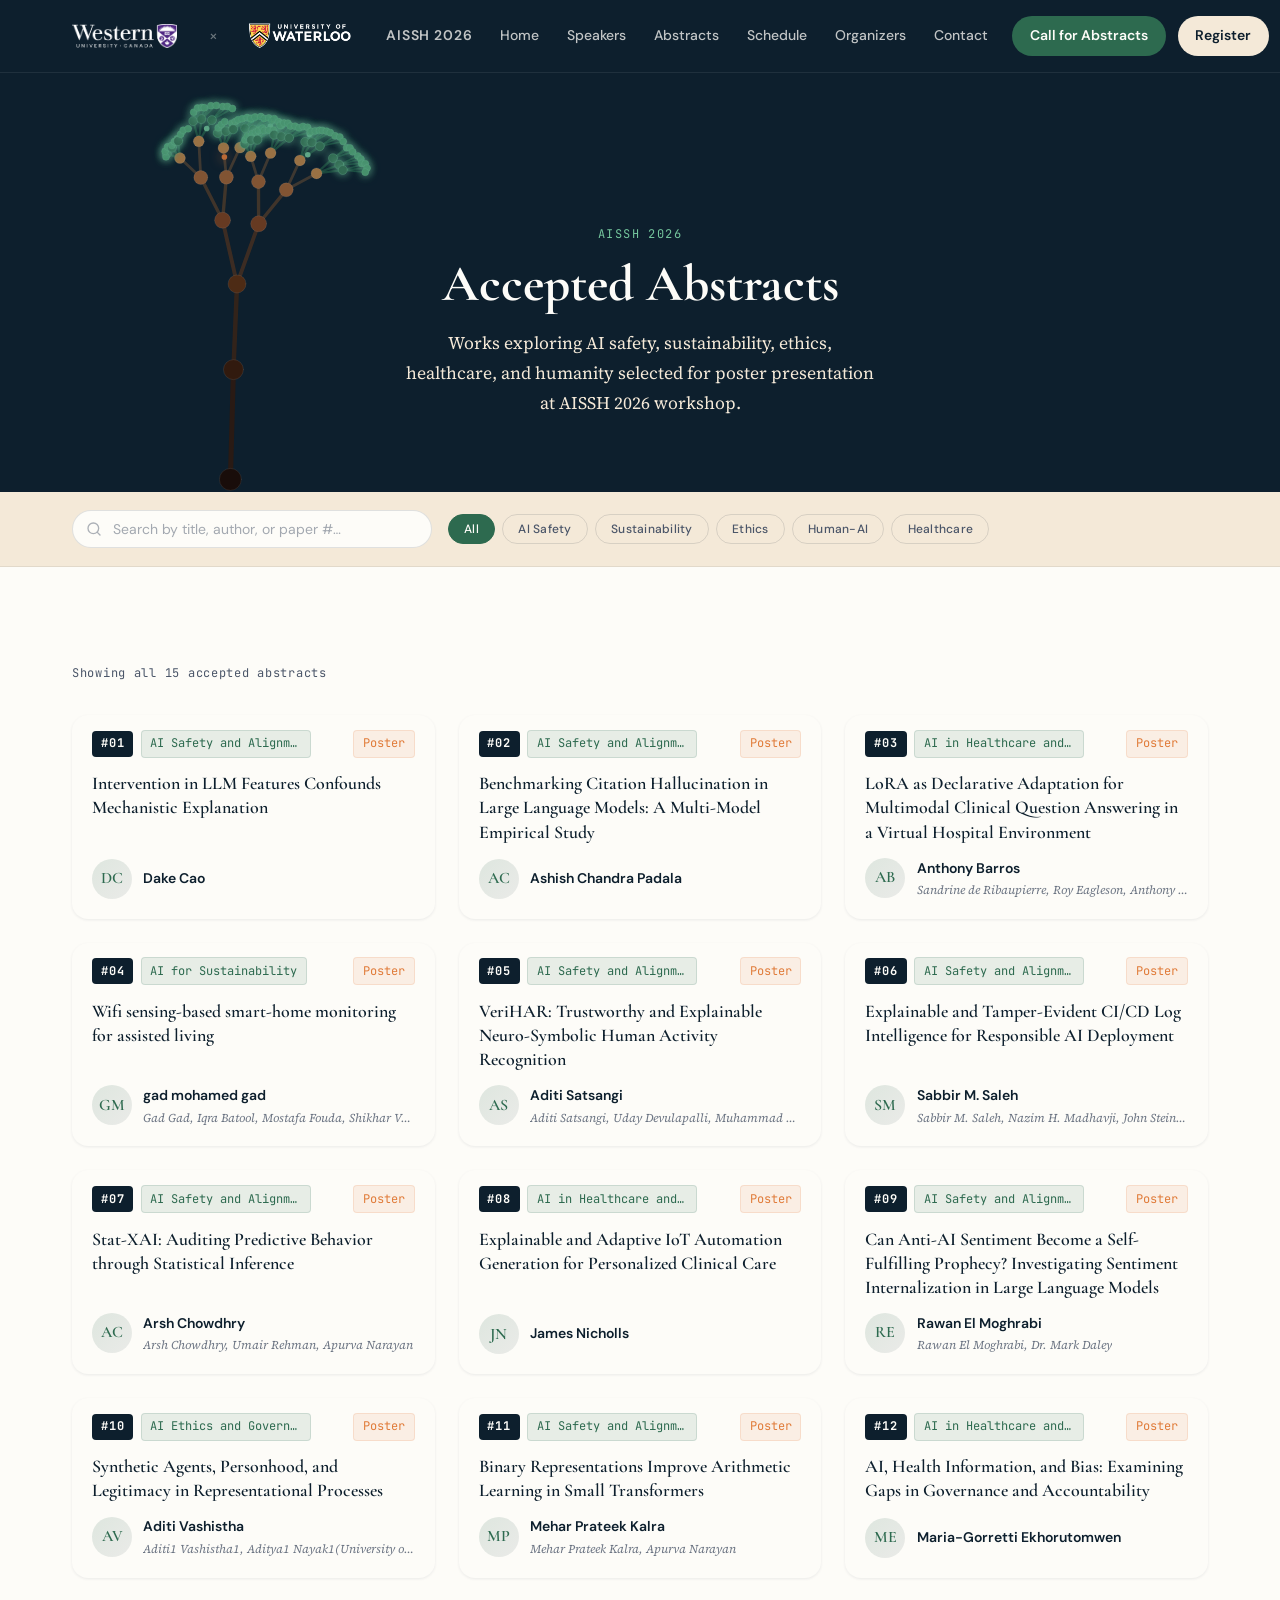
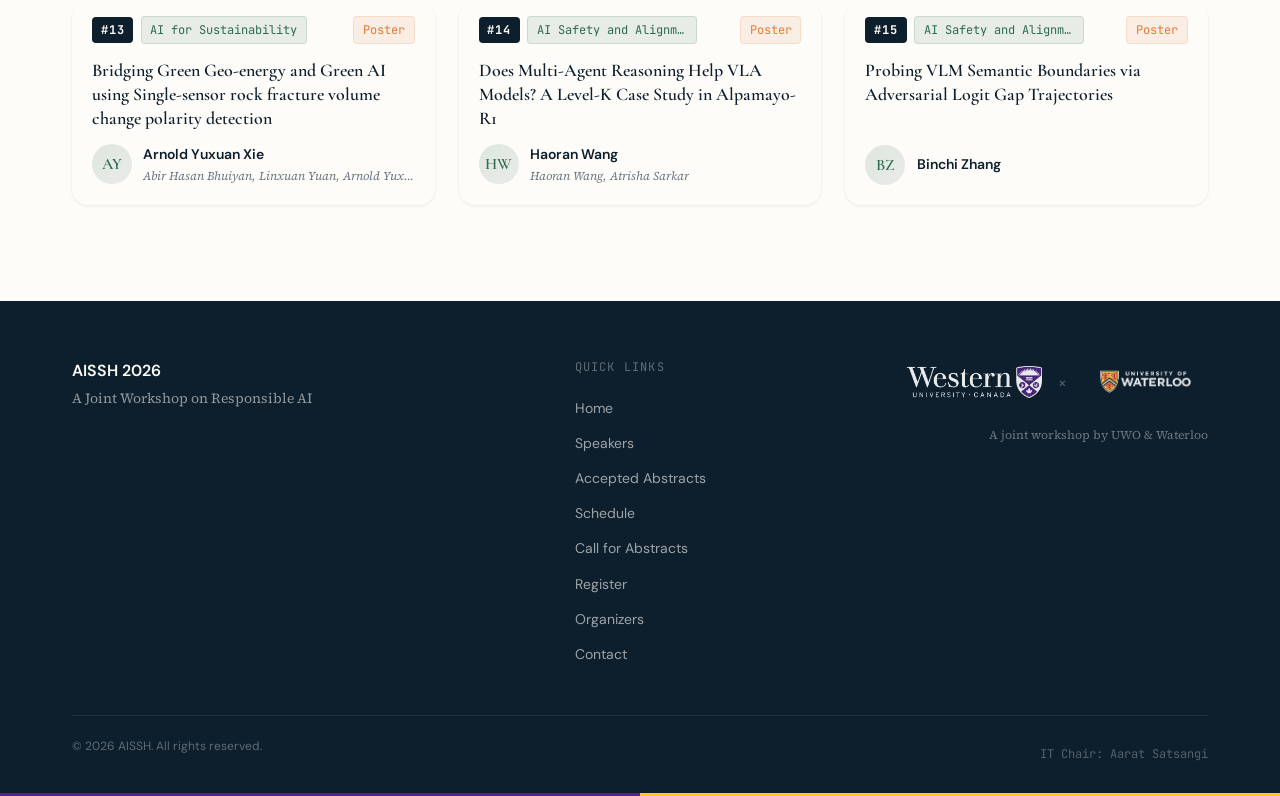
==== accepted-papers.html @ a5c86210 "new page: accepted abstracts" ====
<!DOCTYPE html>
<html lang="en">

<head>
  <meta charset="UTF-8">
  <meta name="viewport" content="width=device-width, initial-scale=1.0">
  <meta name="description"
    content="Accepted abstracts at AISSH 2026 — 15 selected student works exploring AI safety, sustainability, ethics, and humanity.">
  <title>Accepted Abstracts | AISSH 2026</title>
  <link rel="icon" type="image/png" href="assets/images/favicon.png?v=2">
  <link rel="shortcut icon" href="assets/images/favicon.png?v=2">

  <!-- Fonts -->
  <link rel="preconnect" href="https://fonts.googleapis.com">
  <link rel="preconnect" href="https://fonts.gstatic.com" crossorigin>
  <link
    href="https://fonts.googleapis.com/css2?family=Cormorant+Garamond:wght@600;700&family=DM+Sans:ital,opsz,wght@0,9..40,400;0,9..40,500;0,9..40,600;1,9..40,400&family=Source+Serif+4:ital,opsz,wght@0,8..60,400;0,8..60,600;1,8..60,400&family=JetBrains+Mono:wght@400&display=swap"
    rel="stylesheet">

  <!-- CSS -->
  <link rel="stylesheet" href="css/variables.css">
  <link rel="stylesheet" href="css/base.css">
  <link rel="stylesheet" href="css/layout.css">
  <link rel="stylesheet" href="css/hero.css">
  <link rel="stylesheet" href="css/animations.css">
  <link rel="stylesheet" href="css/header.css">
  <link rel="stylesheet" href="css/footer.css">
  <link rel="stylesheet" href="css/accepted-papers.css">
</head>

<body class="page-accepted-papers">

  <!-- ══ HEADER ════════════════════════════════════════════════ -->
  <header class="site-header" role="banner">
    <div class="site-header__inner">
      <a href="index.html" class="site-header__logos" aria-label="AISSH 2026 — Home">
        <img src="assets/logos/uwo-logo-rev.png" alt="University of Western Ontario" class="site-header__logo-img">
        <span class="site-header__logo-sep" aria-hidden="true">×</span>
        <img src="assets/logos/waterloo-logo-rev.png" alt="University of Waterloo" class="site-header__logo-img">
      </a>
      <span class="site-header__wordmark" aria-hidden="true">AISSH 2026</span>
      <nav class="site-nav" aria-label="Main navigation">
        <a href="index.html" class="site-nav__link" data-nav-link>Home</a>
        <a href="speakers.html" class="site-nav__link" data-nav-link>Speakers</a>
        <a href="accepted-papers.html" class="site-nav__link" data-nav-link>Abstracts</a>
        <a href="schedule.html" class="site-nav__link" data-nav-link>Schedule</a>
        <a href="organizers.html" class="site-nav__link" data-nav-link>Organizers</a>
        <a href="contact.html" class="site-nav__link" data-nav-link>Contact</a>
        <a href="call-for-abstracts.html" class="site-nav__link site-nav__cta" data-nav-link>Call for Abstracts</a>
        <a href="register.html" class="site-nav__link site-nav__cta site-nav__cta--secondary" data-nav-link>Register</a>
      </nav>
      <button class="site-header__hamburger" aria-label="Open navigation menu" aria-expanded="false"
        aria-controls="mobile-nav">
        <span></span><span></span><span></span>
      </button>
    </div>
  </header>

  <!-- ══ MOBILE NAV ════════════════════════════════════════════ -->
  <nav id="mobile-nav" class="site-nav__mobile" aria-label="Mobile navigation">
    <a href="index.html" class="site-nav__mobile-link" data-nav-link>Home</a>
    <a href="speakers.html" class="site-nav__mobile-link" data-nav-link>Speakers</a>
    <a href="accepted-papers.html" class="site-nav__mobile-link" data-nav-link>Accepted Abstracts</a>
    <a href="schedule.html" class="site-nav__mobile-link" data-nav-link>Schedule</a>
    <a href="organizers.html" class="site-nav__mobile-link" data-nav-link>Organizers</a>
    <a href="contact.html" class="site-nav__mobile-link" data-nav-link>Contact</a>
    <a href="call-for-abstracts.html" class="site-nav__mobile-cta">Call for Abstracts</a>
    <a href="register.html" class="site-nav__mobile-cta site-nav__mobile-cta--secondary">Register</a>
  </nav>

  <main id="main-content">

    <!-- ══ § PAGE HERO ════════════════════════════════════════ -->
    <div class="page-hero">
      <canvas id="tree-canvas" class="hero__canvas" aria-hidden="true"></canvas>
      <div class="container">
        <span class="page-hero__label">AISSH 2026</span>
        <h1 class="page-hero__title">Accepted Abstracts</h1>
        <p class="page-hero__subtitle">
          Works exploring AI safety, sustainability, ethics,
          healthcare, and humanity selected for poster presentation at AISSH 2026 workshop.
        </p>
      </div>
    </div>

    <!-- ══ § CONTROLS BAR ════════════════════════════════════ -->
    <div class="papers-controls" aria-label="Search and filter controls">
      <div class="container">
        <div class="papers-controls__inner">

          <!-- Search -->
          <div class="papers-search">
            <svg class="papers-search__icon" xmlns="http://www.w3.org/2000/svg" width="16" height="16"
              viewBox="0 0 24 24" fill="none" stroke="currentColor" stroke-width="2" stroke-linecap="round"
              stroke-linejoin="round" aria-hidden="true">
              <circle cx="11" cy="11" r="8" />
              <line x1="21" y1="21" x2="16.65" y2="16.65" />
            </svg>
            <input type="search" id="papers-search-input" class="papers-search__input"
              placeholder="Search by title, author, or paper #…" aria-label="Search accepted abstracts"
              autocomplete="off">
          </div>

          <!-- Filter pills -->
          <div class="papers-filters" id="papers-filter-bar" role="group" aria-label="Filter by thematic area">
            <button class="filter-pill filter-pill--active" data-filter="all" id="filter-all">All</button>
            <button class="filter-pill" data-filter="AI Safety and Alignment" id="filter-safety">AI Safety</button>
            <button class="filter-pill" data-filter="AI for Sustainability" id="filter-sustain">Sustainability</button>
            <button class="filter-pill" data-filter="AI Ethics and Governance" id="filter-ethics">Ethics</button>
            <button class="filter-pill" data-filter="Human-AI Interaction" id="filter-human">Human-AI</button>
            <button class="filter-pill" data-filter="AI in Healthcare and Wellbeing"
              id="filter-health">Healthcare</button>
          </div>

        </div>
      </div>
    </div>

    <!-- ══ § PAPERS GRID ═════════════════════════════════════ -->
    <section class="section" aria-labelledby="papers-grid-heading">
      <div class="container">
        <h2 class="visually-hidden" id="papers-grid-heading">All Accepted Abstracts</h2>

        <!-- Count -->
        <p class="papers-count reveal" id="papers-count" aria-live="polite">
          Loading abstracts…
        </p>

        <!-- Grid — populated by accepted-papers.js -->
        <div class="papers-grid" id="papers-grid" aria-label="Accepted abstract cards">
          <p style="color:var(--color-slate); grid-column:1/-1; text-align:center; padding:3rem 0;">
            Loading abstracts…
          </p>
        </div>

        <!-- Empty state -->
        <div class="papers-empty" id="papers-empty" hidden>
          <p>No abstracts match your search. Try a different term or clear the filter.</p>
          <button class="btn btn-outline-dark" id="papers-reset-btn">Clear search</button>
        </div>

      </div>
    </section>

  </main>

  <!-- ══ FOOTER ═════════════════════════════════════════════════ -->
  <footer class="site-footer" role="contentinfo">
    <div class="container">
      <div class="site-footer__body">
        <div class="site-footer__identity">
          <p class="site-footer__conf-name">AISSH 2026</p>
          <p class="site-footer__tagline">Aligning AI for Safety, Sustainability, and Humanity</p>
        </div>
        <nav class="site-footer__nav" aria-label="Footer navigation">
          <p class="site-footer__nav-heading">Quick Links</p>
          <ul class="site-footer__nav-list">
            <li><a href="index.html" class="site-footer__nav-link">Home</a></li>
            <li><a href="speakers.html" class="site-footer__nav-link">Speakers</a></li>
            <li><a href="accepted-papers.html" class="site-footer__nav-link">Accepted Abstracts</a></li>
            <li><a href="schedule.html" class="site-footer__nav-link">Schedule</a></li>
            <li><a href="call-for-abstracts.html" class="site-footer__nav-link">Call for Abstracts</a></li>
            <li><a href="register.html" class="site-footer__nav-link">Register</a></li>
            <li><a href="organizers.html" class="site-footer__nav-link">Organizers</a></li>
            <li><a href="contact.html" class="site-footer__nav-link">Contact</a></li>
          </ul>
        </nav>
        <div class="site-footer__universities">
          <div class="site-footer__uni-strip">
            <img src="assets/logos/uwo-logo-rev.png" alt="University of Western Ontario" class="site-footer__uni-logo">
            <span class="site-footer__uni-sep" aria-hidden="true">×</span>
            <img src="assets/logos/waterloo-logo-rev.png" alt="University of Waterloo" class="site-footer__uni-logo">
          </div>
          <p class="site-footer__uni-label">A joint workshop by UWO &amp; Waterloo</p>
        </div>
      </div>
      <div class="site-footer__bottom">
        <p class="site-footer__copyright">© <span class="footer-year">2026</span> AISSH. All rights reserved.</p>
        <p class="site-footer__credit">IT Chair: Aarat Satsangi</p>
      </div>
    </div>
    <div class="site-footer__uni-bar" aria-hidden="true"></div>
  </footer>

  <!-- ══ SCRIPTS ══════════════════════════════════════════════ -->
  <script src="js/main.js"></script>
  <script src="js/accepted-papers.js"></script>
  <script src="js/tree.js"></script>

</body>

</html>
---- css/variables.css ----
/* ============================================================
   VARIABLES.CSS — Design Tokens & CSS Custom Properties
   ============================================================ */

:root {
  /* ——— Colour Palette ——— */
  --color-deep:        #0D1F2D;
  --color-forest:      #2D6A4F;
  --color-sage:        #74C69D;
  --color-sand:        #F4E9D8;
  --color-amber:       #E07B39;
  --color-slate:       #4A5568;
  --color-white:       #FDFCF8;

  /* Transparent variants */
  --color-deep-05:     rgba(13, 31, 45, 0.05);
  --color-deep-08:     rgba(13, 31, 45, 0.08);
  --color-deep-12:     rgba(13, 31, 45, 0.12);
  --color-deep-20:     rgba(13, 31, 45, 0.20);
  --color-forest-10:   rgba(45, 106, 79, 0.10);
  --color-forest-15:   rgba(45, 106, 79, 0.15);
  --color-amber-10:    rgba(224, 123, 57, 0.10);
  --color-amber-15:    rgba(224, 123, 57, 0.15);
  --color-white-10:    rgba(253, 252, 248, 0.10);
  --color-white-80:    rgba(253, 252, 248, 0.80);

  /* University Accents — footer & co-branding only */
  --color-uwo:         #4F2683;
  --color-waterloo:    #FFC72C;

  /* ——— Typography ——— */
  --font-display: 'Cormorant Garamond', Georgia, 'Times New Roman', serif;
  --font-heading:  'DM Sans', system-ui, -apple-system, sans-serif;
  --font-body:     'Source Serif 4', Georgia, 'Times New Roman', serif;
  --font-mono:     'JetBrains Mono', 'Courier New', Courier, monospace;

  /* ——— Type Scale ——— */
  --text-hero:    clamp(2.8rem, 6vw, 5rem);
  --text-h2:      clamp(1.75rem, 3vw, 2.5rem);
  --text-h3:      clamp(1.2rem, 2vw, 1.5rem);
  --text-body:    1rem;
  --text-small:   0.875rem;
  --text-caption: 0.75rem;

  /* ——— Line Heights ——— */
  --lh-hero:  1.05;
  --lh-h2:    1.2;
  --lh-h3:    1.3;
  --lh-body:  1.7;

  /* ——— Spacing ——— */
  --section-py:     clamp(4rem, 8vw, 6rem);
  --container-max:  1200px;
  --container-px:   clamp(1rem, 4vw, 2rem);
  --card-gap:       1.5rem;
  --header-height:  72px;

  /* ——— Border Radius ——— */
  --radius-sm:   4px;
  --radius-md:   8px;
  --radius-lg:   16px;
  --radius-xl:   24px;
  --radius-full: 9999px;

  /* ——— Shadows ——— */
  --shadow-sm:  0 1px 3px var(--color-deep-08);
  --shadow-md:  0 4px 16px var(--color-deep-12);
  --shadow-lg:  0 8px 32px var(--color-deep-20);

  /* ——— Transitions ——— */
  --transition-fast: 150ms ease;
  --transition-base: 300ms ease;
  --transition-slow: 500ms ease;

  /* ——— Z-Index Scale ——— */
  --z-base:    1;
  --z-card:    10;
  --z-header:  100;
  --z-modal:   200;
  --z-overlay: 190;
}
---- css/base.css ----
/* ============================================================
   BASE.CSS — Reset, Typography, Global Element Styles
   ============================================================ */

/* ——— CSS Reset ——— */
*, *::before, *::after {
  box-sizing: border-box;
  margin: 0;
  padding: 0;
}

html {
  scroll-behavior: smooth;
  font-size: 16px;
  -webkit-text-size-adjust: 100%;
}

body {
  font-family: var(--font-body);
  font-size: var(--text-body);
  line-height: var(--lh-body);
  color: var(--color-deep);
  background-color: var(--color-white);
  -webkit-font-smoothing: antialiased;
  -moz-osx-font-smoothing: grayscale;
}

img, svg, video {
  display: block;
  max-width: 100%;
}

a {
  color: var(--color-forest);
  text-decoration: none;
  transition: color var(--transition-fast);
}

a:hover {
  color: var(--color-amber);
}

a:focus-visible {
  outline: 2px solid var(--color-amber);
  outline-offset: 3px;
  border-radius: var(--radius-sm);
}

ul, ol {
  list-style: none;
}

button {
  cursor: pointer;
  border: none;
  background: none;
  font-family: inherit;
}

button:focus-visible {
  outline: 2px solid var(--color-amber);
  outline-offset: 3px;
  border-radius: var(--radius-sm);
}

input, textarea, select {
  font-family: inherit;
  font-size: inherit;
}

/* ——— Typography ——— */
h1, h2, h3, h4, h5, h6 {
  font-family: var(--font-heading);
  line-height: var(--lh-h2);
  color: var(--color-deep);
}

h1 { font-size: var(--text-h2); font-weight: 600; }
h2 { font-size: var(--text-h2); font-weight: 600; }
h3 { font-size: var(--text-h3); font-weight: 500; line-height: var(--lh-h3); }

p { margin-bottom: 1rem; }
p:last-child { margin-bottom: 0; }

strong { font-weight: 600; }
em { font-style: italic; }

/* ——— Section Heading Pattern ——— */
.section-label {
  font-family: var(--font-mono);
  font-size: var(--text-caption);
  letter-spacing: 0.12em;
  text-transform: uppercase;
  color: var(--color-forest);
  margin-bottom: 0.5rem;
  display: block;
}

.section-title {
  font-family: var(--font-heading);
  font-size: var(--text-h2);
  font-weight: 600;
  color: var(--color-deep);
  line-height: var(--lh-h2);
  margin-bottom: 1rem;
}

.section-subtitle {
  font-family: var(--font-body);
  font-size: 1.1rem;
  color: var(--color-slate);
  line-height: var(--lh-body);
  max-width: 56ch;
}

/* ——— Split Rule Divider ——— */
.split-rule {
  display: flex;
  height: 3px;
  border: none;
  margin: 0;
  gap: 0;
}

.split-rule::before,
.split-rule,
.split-rule::after {
  content: '';
  display: block;
}

/* Used as a standalone element */
hr.split-rule {
  width: 100%;
  height: 3px;
  background: linear-gradient(
    to right,
    var(--color-forest) 33.3%,
    var(--color-deep)   33.3% 66.6%,
    var(--color-amber)  66.6%
  );
  border: none;
  margin: 0;
}

/* ——— Button Styles ——— */
.btn {
  display: inline-flex;
  align-items: center;
  gap: 0.5rem;
  padding: 0.75rem 1.5rem;
  border-radius: var(--radius-full);
  font-family: var(--font-heading);
  font-size: var(--text-small);
  font-weight: 600;
  letter-spacing: 0.02em;
  text-decoration: none;
  transition: background-color var(--transition-base),
              color var(--transition-base),
              box-shadow var(--transition-base),
              transform var(--transition-fast);
  cursor: pointer;
  border: 2px solid transparent;
}

.btn:hover {
  transform: translateY(-2px);
}

.btn:active {
  transform: translateY(0);
}

.btn-primary {
  background-color: var(--color-forest);
  color: var(--color-white);
  border-color: var(--color-forest);
}

.btn-primary:hover {
  background-color: #245c42;
  border-color: #245c42;
  color: var(--color-white);
  box-shadow: var(--shadow-md);
}

.btn-outline {
  background-color: transparent;
  color: var(--color-white);
  border-color: var(--color-white);
}

.btn-outline:hover {
  background-color: var(--color-white);
  color: var(--color-deep);
  box-shadow: var(--shadow-md);
}

.btn-outline-dark {
  background-color: transparent;
  color: var(--color-deep);
  border-color: var(--color-deep);
}

.btn-outline-dark:hover {
  background-color: var(--color-deep);
  color: var(--color-white);
}

.btn-amber {
  background-color: var(--color-amber);
  color: var(--color-white);
  border-color: var(--color-amber);
}

.btn-amber:hover {
  background-color: #c96a2a;
  border-color: #c96a2a;
  color: var(--color-white);
  box-shadow: var(--shadow-md);
}

/* ——— Badge ——— */
.badge {
  display: inline-flex;
  align-items: center;
  padding: 0.2rem 0.65rem;
  border-radius: var(--radius-full);
  font-family: var(--font-mono);
  font-size: var(--text-caption);
  font-weight: 400;
  letter-spacing: 0.04em;
  text-transform: uppercase;
}

.badge-confirmed {
  background-color: var(--color-forest-10);
  color: var(--color-forest);
}

/* ——— Utilities ——— */
.visually-hidden {
  position: absolute;
  width: 1px;
  height: 1px;
  margin: -1px;
  padding: 0;
  overflow: hidden;
  clip: rect(0, 0, 0, 0);
  white-space: nowrap;
  border: 0;
}

.text-center { text-align: center; }
.text-left   { text-align: left; }

.mt-sm { margin-top: 0.5rem; }
.mt-md { margin-top: 1rem; }
.mt-lg { margin-top: 2rem; }
---- css/layout.css ----
/* ============================================================
   LAYOUT.CSS — Containers, Grid, Section Wrappers
   ============================================================ */

/* ——— Container ——— */
.container {
  width: 100%;
  max-width: var(--container-max);
  margin-inline: auto;
  padding-inline: var(--container-px);
}

/* ——— Section Wrapper ——— */
.section {
  padding-block: var(--section-py);
}

.section--sand {
  background-color: var(--color-sand);
}

.section--deep {
  background-color: var(--color-deep);
  color: var(--color-white);
}

.section--forest {
  background-color: var(--color-forest);
  color: var(--color-white);
}

/* ——— Section Header ——— */
.section-header {
  margin-bottom: 3rem;
}

.section-header--center {
  text-align: center;
}

.section-header--center .section-subtitle {
  margin-inline: auto;
}

/* ——— Page Hero (inner pages) ——— */
.page-hero {
  background-color: var(--color-deep);
  color: var(--color-white);
  padding-top: calc(var(--header-height) + 5rem);
  padding-bottom: 4.5rem;
  min-height: 420px;
  position: relative;
  overflow: hidden;
}

.page-hero::before {
  display: none;
}

.page-hero .container {
  position: relative;
  z-index: 2;
  /* above canvas (z-index:0) */
  text-align: center;
  width: 100%;
}

.page-hero__label {
  font-family: var(--font-mono);
  font-size: var(--text-caption);
  letter-spacing: 0.12em;
  text-transform: uppercase;
  color: var(--color-sage);
  display: block;
  margin-bottom: 0.75rem;
}

.page-hero__title {
  font-family: var(--font-display);
  font-size: clamp(2rem, 4vw, 3.5rem);
  font-weight: 700;
  line-height: 1.1;
  color: var(--color-white);
  margin-bottom: 1rem;
}

.page-hero__subtitle {
  font-family: var(--font-body);
  font-size: 1.1rem;
  color: var(--color-sand);
  max-width: 52ch;
  line-height: var(--lh-body);
  margin-inline: auto;
  /* centre the constrained subtitle */
}

/* ——— Divider ——— */
.section-divider {
  margin-block: 0;
}

/* ——— Card Grids ——— */
.card-grid {
  display: grid;
  gap: var(--card-gap);
}

.card-grid--3 {
  grid-template-columns: repeat(3, 1fr);
}

.card-grid--2 {
  grid-template-columns: repeat(3, 1fr);
}

.card-grid--4 {
  grid-template-columns: repeat(3, 1fr);
}

/* ——— Responsive Grid Breakpoints ——— */
@media (max-width: 1024px) {
  .card-grid--4 {
    grid-template-columns: repeat(3, 1fr);
  }

  .card-grid--3 {
    grid-template-columns: repeat(3, 1fr);
  }
}

@media (max-width: 640px) {

  .card-grid--4,
  .card-grid--3,
  .card-grid--2 {
    grid-template-columns: 1fr;
  }
}

/* ——— Two Column Layout ——— */
.two-col {
  display: grid;
  grid-template-columns: 1fr 1fr;
  gap: 4rem;
  align-items: start;
}

@media (max-width: 768px) {
  .two-col {
    grid-template-columns: 1fr;
    gap: 2rem;
  }
}

/* ——— Flex utilities ——— */
.flex-center {
  display: flex;
  align-items: center;
  justify-content: center;
}

.flex-between {
  display: flex;
  align-items: center;
  justify-content: space-between;
}

.flex-gap-sm {
  gap: 0.5rem;
}

.flex-gap-md {
  gap: 1rem;
}

.flex-gap-lg {
  gap: 1.5rem;
}

/* ——— Main content offset for sticky header ——— */
main {
  padding-top: var(--header-height);
}

/* Home page hero doesn't need offset — it's full-viewport */
body.page-home main {
  padding-top: 0;
}
---- css/hero.css ----
/* ============================================================
   HERO.CSS — Homepage Hero Section
   ============================================================ */

.hero {
  position: relative;
  min-height: 100svh;
  min-height: 100vh;
  display: flex;
  flex-direction: column;
  justify-content: center;
  background-color: var(--color-deep);
  background-image:
    radial-gradient(ellipse 80% 60% at 20% 40%, rgba(45, 106, 79, 0.12) 0%, transparent 70%);
  overflow: hidden;
  color: var(--color-white);
}

/* ——— Neural-tree canvas ——— */
.hero__canvas {
  position: absolute;
  inset: 0;
  width: 100%;
  height: 100%;
  pointer-events: none;
  z-index: 0;
  opacity: 0.8;
  /* matches ctrl-trees default value */
  transition: opacity 0.1s;
}


/* ——— Background texture (disabled) ——— */
.hero__texture {
  display: none;
}

/* Bottom gradient overlay removed */

/* ——— Content — centered above the tree ——— */
.hero__content {
  position: relative;
  z-index: 2;
  width: 100%;
  max-width: var(--container-max);
  margin-inline: auto;
  padding-inline: var(--container-px);
  padding-top: calc(var(--header-height) + 2rem);
  padding-bottom: 6rem;
  text-align: center;
}

/* ——— Pre-headline tag ——— */
.hero__eyebrow {
  display: inline-flex;
  align-items: center;
  justify-content: center;
  gap: 0.5rem;
  font-family: var(--font-mono);
  font-size: var(--text-caption);
  letter-spacing: 0.12em;
  text-transform: uppercase;
  color: var(--color-sage);
  margin-bottom: 1.5rem;
}

/* .hero__eyebrow::before {
  content: '';
  display: block;
  width: 24px;
  height: 1px;
  background-color: var(--color-sage);
} */

/* ——— Headline ——— */
.hero__headline {
  font-family: var(--font-display);
  font-size: var(--text-hero);
  font-weight: 700;
  line-height: var(--lh-hero);
  color: var(--color-white);
  margin-bottom: 1.25rem;
  max-width: 18ch;
  margin-inline: auto;
  /* centre the constrained headline */
}

/* Stagger animation on words */
.hero__headline .word {
  display: inline-block;
  animation: fadeInUp 0.7s ease both;
}

/* ——— Subline ——— */
.hero__subline {
  font-family: var(--font-heading);
  font-size: clamp(1rem, 2vw, 1.2rem);
  color: rgba(253, 252, 248, 0.65);
  margin-bottom: 2.5rem;
  max-width: 48ch;
  line-height: 1.6;
  margin-inline: auto;
}

/* ——— CTA group ——— */
.hero__ctas {
  display: flex;
  align-items: center;
  justify-content: center;
  gap: 1rem;
  flex-wrap: wrap;
}

/* ——— Scroll chevron ——— */
.hero__scroll {
  position: absolute;
  bottom: 2.5rem;
  left: 50%;
  transform: translateX(-50%);
  z-index: 3;
  display: flex;
  flex-direction: column;
  align-items: center;
  gap: 0.35rem;
  color: rgba(253, 252, 248, 0.35);
  font-family: var(--font-mono);
  font-size: var(--text-caption);
  letter-spacing: 0.1em;
  text-transform: uppercase;
  text-decoration: none;
}

.hero__scroll svg {
  animation: chevronBounce 1.8s ease-in-out infinite;
}


/* ——— Decorative accent line ——— */
.hero__accent {
  display: block;
  width: 64px;
  height: 3px;
  background: linear-gradient(to right, var(--color-forest), var(--color-amber));
  border-radius: var(--radius-full);
  margin-bottom: 2rem;
  margin-inline: auto;
}

/* ——— Responsive ——— */
@media (max-width: 768px) {
  .hero__content {
    max-width: 100%;
    padding-bottom: 5rem;
  }

  .hero__ctas {
    flex-direction: column;
    align-items: center;
  }

  .hero__scroll {
    bottom: 1.5rem;
  }
}
---- css/animations.css ----
/* ============================================================
   ANIMATIONS.CSS — Keyframes & Motion Utilities
   ============================================================ */

/* ——— Keyframes ——— */
@keyframes fadeInUp {
  from { opacity: 0; transform: translateY(24px); }
  to   { opacity: 1; transform: translateY(0); }
}

@keyframes fadeIn {
  from { opacity: 0; }
  to   { opacity: 1; }
}

@keyframes slideInLeft {
  from { opacity: 0; transform: translateX(-24px); }
  to   { opacity: 1; transform: translateX(0); }
}

@keyframes slideInRight {
  from { opacity: 0; transform: translateX(24px); }
  to   { opacity: 1; transform: translateX(0); }
}

@keyframes chevronBounce {
  0%, 100% { transform: translateY(0); }
  50%       { transform: translateY(6px); }
}

@keyframes pulseRing {
  0%   { transform: scale(1);   opacity: 0.6; }
  100% { transform: scale(1.4); opacity: 0; }
}

@keyframes spinnerRotate {
  to { transform: rotate(360deg); }
}

/* ——— Animation Utility Classes ——— */
.anim-fade-up {
  animation: fadeInUp 0.7s ease both;
}

.anim-delay-1 { animation-delay: 0.1s; }
.anim-delay-2 { animation-delay: 0.2s; }
.anim-delay-3 { animation-delay: 0.35s; }
.anim-delay-4 { animation-delay: 0.5s; }
.anim-delay-5 { animation-delay: 0.65s; }

.anim-fade-in {
  animation: fadeIn 0.6s ease both;
}

/* ——— Scroll-triggered reveal (JS adds .revealed) ——— */
.reveal {
  opacity: 0;
  transform: translateY(20px);
  transition: opacity 0.6s ease, transform 0.6s ease;
}
.reveal.revealed {
  opacity: 1;
  transform: translateY(0);
}

/* ——— Respect reduced motion ——— */
@media (prefers-reduced-motion: reduce) {
  *,
  *::before,
  *::after {
    animation-duration: 0.01ms !important;
    animation-iteration-count: 1 !important;
    transition-duration: 0.01ms !important;
  }

  .reveal {
    opacity: 1;
    transform: none;
    transition: none;
  }
}
---- css/header.css ----
/* ============================================================
   HEADER.CSS — Sticky Navigation
   ============================================================ */

.site-header {
  position: fixed;
  top: 0;
  left: 0;
  right: 0;
  height: var(--header-height);
  z-index: var(--z-header);
  transition: background-color var(--transition-base),
    box-shadow var(--transition-base),
    backdrop-filter var(--transition-base);
}

/* Transparent state (on hero) */
.site-header--transparent {
  background-color: transparent;
}

/* Solid state (after scroll) */
.site-header--solid {
  background-color: var(--color-deep);
  box-shadow: 0 1px 0 rgba(253, 252, 248, 0.08);
  backdrop-filter: blur(12px);
}

/* Non-home pages always solid */
.site-header--always-solid {
  background-color: var(--color-deep);
  box-shadow: 0 1px 0 rgba(253, 252, 248, 0.08);
}

/* ——— Inner layout — 3-column grid ——— */
.site-header__inner {
  display: grid;
  grid-template-columns: 1fr auto 1fr;
  align-items: center;
  height: 100%;
  padding-inline: var(--container-px);
  max-width: var(--container-max);
  margin-inline: auto;
  gap: 1rem;
}

/* ——— Logo Strip ——— */
.site-header__logos {
  display: flex;
  align-items: center;
  gap: 0.75rem;
  text-decoration: none;
  flex-shrink: 0;
}

.site-header__logo-img {
  width: auto;
  max-width: 250px;
  object-fit: contain;
  object-position: center;
  vertical-align: middle;
}

.site-header__logo-img[src*="uwo"] {
  height: 25px;
  margin-right: 20px;
  /* Western logo is wide/tall, visually shrink it slightly */
}

.site-header__logo-img[src*="waterloo"] {
  height: 56px;
  /* Waterloo logo is mostly padding/wide, visually scale it up */
}

.site-header__logo-sep {
  font-family: var(--font-heading);
  font-size: 1rem;
  color: rgba(253, 252, 248, 0.4);
  user-select: none;
}

/* ——— Wordmark (centre column) ——— */
.site-header__wordmark {
  font-family: var(--font-heading);
  font-size: var(--text-small);
  font-weight: 600;
  letter-spacing: 0.06em;
  text-transform: uppercase;
  color: rgba(253, 252, 248, 0.75);
  white-space: nowrap;
  pointer-events: none;
  text-align: center;
  /* No position:absolute — sits naturally in centre grid column */
}

/* ——— Navigation (right column) ——— */
.site-nav {
  display: flex;
  align-items: center;
  justify-content: flex-end;
  gap: 0.25rem;
}

.site-nav__link {
  font-family: var(--font-heading);
  font-size: var(--text-small);
  font-weight: 500;
  color: rgba(253, 252, 248, 0.75);
  padding: 0.4rem 0.75rem;
  border-radius: var(--radius-sm);
  text-decoration: none;
  transition: color var(--transition-fast), background-color var(--transition-fast);
}

.site-nav__link:hover,
.site-nav__link[aria-current="page"] {
  color: var(--color-white);
  background-color: var(--color-white-10);
}

.site-nav__cta {
  margin-left: 0.5rem;
  padding: 0.5rem 1.1rem;
  background-color: var(--color-forest);
  color: var(--color-white) !important;
  border-radius: var(--radius-full);
  font-weight: 600;
  font-size: var(--text-small);
  font-family: var(--font-heading);
  white-space: nowrap;
  transition: background-color var(--transition-base), transform var(--transition-fast);
}

.site-nav__cta:hover {
  background-color: #245c42;
  transform: translateY(-1px);
  color: var(--color-white);
  background-color: #245c42 !important;
}

.site-nav__cta--secondary {
  background-color: var(--color-sand) !important;
  color: var(--color-deep) !important;
  border: 1px solid var(--color-deep-10);
}

.site-nav__cta--secondary:hover {
  background-color: #e5d8c3 !important;
  color: var(--color-deep) !important;
}

/* ——— Hamburger (mobile) ——— */
.site-header__hamburger {
  display: none;
  flex-direction: column;
  justify-content: center;
  align-items: center;
  width: 44px;
  height: 44px;
  gap: 5px;
  cursor: pointer;
  background: none;
  border: none;
  padding: 0;
}

.site-header__hamburger span {
  display: block;
  width: 22px;
  height: 2px;
  background-color: var(--color-white);
  border-radius: 2px;
  transition: transform var(--transition-base), opacity var(--transition-base);
}

.site-header__hamburger[aria-expanded="true"] span:nth-child(1) {
  transform: translateY(7px) rotate(45deg);
}

.site-header__hamburger[aria-expanded="true"] span:nth-child(2) {
  opacity: 0;
}

.site-header__hamburger[aria-expanded="true"] span:nth-child(3) {
  transform: translateY(-7px) rotate(-45deg);
}

/* ——— Mobile Drawer ——— */
.site-nav__mobile {
  display: none;
  position: fixed;
  top: var(--header-height);
  left: 0;
  right: 0;
  background-color: var(--color-deep);
  border-top: 1px solid rgba(253, 252, 248, 0.08);
  padding: 1.5rem var(--container-px) 2rem;
  z-index: calc(var(--z-header) - 1);
  animation: fadeIn 0.2s ease;
}

.site-nav__mobile.is-open {
  display: block;
}

.site-nav__mobile-link {
  display: block;
  font-family: var(--font-heading);
  font-size: 1.1rem;
  font-weight: 500;
  color: rgba(253, 252, 248, 0.8);
  padding: 0.85rem 0;
  border-bottom: 1px solid rgba(253, 252, 248, 0.06);
  text-decoration: none;
  transition: color var(--transition-fast);
}

.site-nav__mobile-link:hover,
.site-nav__mobile-link[aria-current="page"] {
  color: var(--color-sage);
}

.site-nav__mobile-cta {
  display: inline-block;
  margin-top: 1.25rem;
  background-color: var(--color-forest);
  color: var(--color-white);
  padding: 0.75rem 1.5rem;
  border-radius: var(--radius-full);
  font-family: var(--font-heading);
  font-size: 1rem;
  font-weight: 600;
  text-decoration: none;
  transition: background-color var(--transition-base);
}

.site-nav__mobile-cta:hover {
  background-color: #245c42;
}

.site-nav__mobile-cta--secondary {
  background-color: var(--color-sand) !important;
  color: var(--color-deep) !important;
  margin-left: 0.5rem;
}

.site-nav__mobile-cta--secondary:hover {
  background-color: #e5d8c3 !important;
}

/* ——— Responsive ——— */
@media (max-width: 1150px) {
  .site-header__inner {
    grid-template-columns: 1fr auto;
    /* logos | hamburger */
  }

  .site-nav {
    display: none;
  }

  .site-header__hamburger {
    display: flex;
  }

  .site-header__wordmark {
    display: none;
  }
}

@media (max-width: 480px) {
  .site-header__logo-img[src*="uwo"] {
    height: 20px;
    margin-right: 10px;
  }

  .site-header__logo-img[src*="waterloo"] {
    height: 42px;
  }
}
---- css/footer.css ----
/* ============================================================
   FOOTER.CSS — Site Footer
   ============================================================ */

.site-footer {
  background-color: var(--color-deep);
  color: rgba(253, 252, 248, 0.7);
  padding-top: 3.5rem;
}

/* ——— Main footer body ——— */
.site-footer__body {
  display: grid;
  grid-template-columns: 1fr auto 1fr;
  gap: 3rem;
  padding-bottom: 3rem;
  border-bottom: 1px solid rgba(253, 252, 248, 0.08);
  align-items: start;
}

/* Left: Identity */
.site-footer__conf-name {
  font-family: var(--font-heading);
  font-size: 1rem;
  font-weight: 600;
  color: var(--color-white);
  margin-bottom: 0.25rem;
}

.site-footer__tagline {
  font-family: var(--font-body);
  font-size: var(--text-small);
  color: rgba(253, 252, 248, 0.55);
  margin-bottom: 1.25rem;
  line-height: 1.5;
}

.site-footer__contact-list {
  display: flex;
  flex-direction: column;
  gap: 0.4rem;
}

.site-footer__contact-item {
  display: flex;
  align-items: center;
  gap: 0.5rem;
  font-family: var(--font-heading);
  font-size: var(--text-small);
}

.site-footer__contact-item svg {
  flex-shrink: 0;
  color: var(--color-sage);
}

.site-footer__contact-item a {
  color: rgba(253, 252, 248, 0.65);
  text-decoration: none;
  transition: color var(--transition-fast);
}

.site-footer__contact-item a:hover {
  color: var(--color-sage);
}

/* Centre: Quick links */
.site-footer__nav-heading {
  font-family: var(--font-mono);
  font-size: var(--text-caption);
  letter-spacing: 0.1em;
  text-transform: uppercase;
  color: rgba(253, 252, 248, 0.35);
  margin-bottom: 1rem;
}

.site-footer__nav-list {
  display: flex;
  flex-direction: column;
  gap: 0.5rem;
}

.site-footer__nav-link {
  font-family: var(--font-heading);
  font-size: var(--text-small);
  color: rgba(253, 252, 248, 0.6);
  text-decoration: none;
  transition: color var(--transition-fast);
}

.site-footer__nav-link:hover {
  color: var(--color-sage);
}

/* Right: University logos */
.site-footer__universities {
  display: flex;
  flex-direction: column;
  align-items: flex-end;
  gap: 1.25rem;
}

.site-footer__uni-strip {
  display: flex;
  align-items: center;
  gap: 1rem;
}

.site-footer__uni-logo {
  width: auto;
  max-width: 250px;
  object-fit: contain;
  object-position: center;
  vertical-align: middle;
  opacity: 0.9;
}

.site-footer__uni-logo[src*="uwo"] {
  height: 32px;
}

.site-footer__uni-logo[src*="waterloo"] {
  height: 50px;
}

.site-footer__uni-sep {
  font-family: var(--font-heading);
  font-size: 1rem;
  color: rgba(253, 252, 248, 0.3);
}

.site-footer__uni-label {
  font-family: var(--font-body);
  font-size: var(--text-caption);
  color: rgba(253, 252, 248, 0.4);
  text-align: right;
  line-height: 1.4;
}

/* ——— Footer bottom bar ——— */
.site-footer__bottom {
  padding-block: 1.25rem;
  display: flex;
  align-items: center;
  justify-content: space-between;
  gap: 1rem;
  flex-wrap: wrap;
}

.site-footer__copyright {
  font-family: var(--font-heading);
  font-size: var(--text-caption);
  color: rgba(253, 252, 248, 0.35);
}

.site-footer__credit {
  font-family: var(--font-mono);
  font-size: var(--text-caption);
  color: rgba(253, 252, 248, 0.3);
}

/* ——— University accent strip ——— */
.site-footer__uni-bar {
  height: 3px;
  background: linear-gradient(to right,
      var(--color-uwo) 50%,
      var(--color-waterloo) 50%);
}

/* ——— Responsive ——— */
@media (max-width: 900px) {
  .site-footer__body {
    grid-template-columns: 1fr 1fr;
  }

  .site-footer__universities {
    grid-column: 1 / -1;
    align-items: flex-start;
  }
}

@media (max-width: 560px) {
  .site-footer__body {
    grid-template-columns: 1fr;
    gap: 2rem;
  }

  .site-footer__universities {
    align-items: flex-start;
  }

  .site-footer__bottom {
    flex-direction: column;
    align-items: flex-start;
    gap: 0.5rem;
  }
}
---- css/accepted-papers.css ----
/* ============================================================
   ACCEPTED-PAPERS.CSS — Accepted Abstracts Page
   ============================================================ */

/* ——— Controls Bar (sticky below header) ——— */
.papers-controls {
  background-color: var(--color-sand);
  border-bottom: 1px solid var(--color-deep-08);
  padding: 1.1rem 0;
  position: sticky;
  top: var(--header-height);
  z-index: 50;
}

.papers-controls__inner {
  display: flex;
  align-items: center;
  gap: 1rem;
  flex-wrap: wrap;
}

/* ——— Search Input ——— */
.papers-search {
  position: relative;
  flex: 1;
  min-width: 200px;
  max-width: 360px;
}

.papers-search__icon {
  position: absolute;
  left: 0.875rem;
  top: 50%;
  transform: translateY(-50%);
  color: var(--color-slate);
  opacity: 0.45;
  pointer-events: none;
}

.papers-search__input {
  width: 100%;
  padding: 0.58rem 1rem 0.58rem 2.5rem;
  border: 1.5px solid var(--color-deep-12);
  border-radius: var(--radius-full);
  font-family: var(--font-heading);
  font-size: var(--text-small);
  background: var(--color-white);
  color: var(--color-deep);
  transition: border-color var(--transition-fast), box-shadow var(--transition-fast);
  appearance: none;
  -webkit-appearance: none;
}

.papers-search__input:focus {
  outline: none;
  border-color: var(--color-forest);
  box-shadow: 0 0 0 3px var(--color-forest-10);
}

.papers-search__input::placeholder {
  color: var(--color-slate);
  opacity: 0.5;
}

/* Hide the native clear button on search inputs */
.papers-search__input::-webkit-search-cancel-button { display: none; }

/* ——— Filter Pill Buttons ——— */
.papers-filters {
  display: flex;
  gap: 0.45rem;
  flex-wrap: wrap;
}

.filter-pill {
  padding: 0.38rem 0.95rem;
  border-radius: var(--radius-full);
  border: 1.5px solid var(--color-deep-12);
  background: transparent;
  font-family: var(--font-heading);
  font-size: var(--text-caption);
  font-weight: 500;
  color: var(--color-slate);
  cursor: pointer;
  transition: border-color var(--transition-fast),
              color var(--transition-fast),
              background-color var(--transition-fast);
  letter-spacing: 0.02em;
  white-space: nowrap;
}

.filter-pill:hover {
  border-color: var(--color-forest);
  color: var(--color-forest);
  background: var(--color-forest-10);
}

.filter-pill--active {
  background: var(--color-forest);
  border-color: var(--color-forest);
  color: var(--color-white);
}

.filter-pill--active:hover {
  background: var(--color-deep);
  border-color: var(--color-deep);
  color: var(--color-white);
}

.filter-pill:focus-visible {
  outline: 2px solid var(--color-amber);
  outline-offset: 2px;
}

/* ——— Count Label ——— */
.papers-count {
  font-family: var(--font-mono);
  font-size: var(--text-caption);
  color: var(--color-slate);
  opacity: 0.65;
  margin-bottom: 2rem;
  letter-spacing: 0.06em;
}

/* ——— Paper Grid ——— */
.papers-grid {
  display: grid;
  grid-template-columns: repeat(3, 1fr);
  gap: var(--card-gap);
}

@media (max-width: 1024px) {
  .papers-grid { grid-template-columns: repeat(2, 1fr); }
}

@media (max-width: 640px) {
  .papers-grid { grid-template-columns: 1fr; }
}

/* ——— Paper Card ——— */
.paper-card {
  background: var(--color-white);
  border-radius: var(--radius-lg);
  box-shadow: var(--shadow-sm);
  overflow: hidden;
  display: flex;
  flex-direction: column;
  transition: box-shadow var(--transition-base), transform var(--transition-base);
}

.paper-card:hover {
  box-shadow: var(--shadow-lg);
  transform: translateY(-4px);
}

/* Hidden state during search/filter */
.paper-card--hidden {
  display: none;
}

/* ——— Meta Bar (ID + Area + Pref) ——— */
.paper-card__meta-bar {
  display: flex;
  align-items: center;
  gap: 0.45rem;
  padding: 0.9rem 1.25rem 0;
  flex-wrap: wrap;
}

.paper-card__id {
  font-family: var(--font-mono);
  font-size: var(--text-caption);
  font-weight: 700;
  color: var(--color-white);
  background: var(--color-deep);
  padding: 0.18rem 0.55rem;
  border-radius: var(--radius-sm);
  letter-spacing: 0.08em;
  flex-shrink: 0;
}

.paper-card__area {
  font-family: var(--font-mono);
  font-size: var(--text-caption);
  color: var(--color-forest);
  background: var(--color-forest-10);
  border: 1px solid var(--color-forest-15);
  border-radius: var(--radius-sm);
  padding: 0.18rem 0.55rem;
  white-space: nowrap;
  overflow: hidden;
  text-overflow: ellipsis;
  max-width: 170px;
}

.paper-card__pref {
  font-family: var(--font-mono);
  font-size: var(--text-caption);
  color: var(--color-amber);
  background: var(--color-amber-10);
  border: 1px solid var(--color-amber-15);
  border-radius: var(--radius-sm);
  padding: 0.18rem 0.55rem;
  margin-left: auto;
  flex-shrink: 0;
}

/* ——— Paper Visual (image / gif) ——— */
.paper-card__visual {
  margin: 0.85rem 1.25rem 0;
  border-radius: var(--radius-md);
  overflow: hidden;
  aspect-ratio: 16 / 9;
  background: var(--color-deep-05);
}

.paper-card__visual-img {
  width: 100%;
  height: 100%;
  object-fit: cover;
  display: block;
  transition: transform var(--transition-slow);
}

.paper-card:hover .paper-card__visual-img {
  transform: scale(1.04);
}

/* ——— Paper Title ——— */
.paper-card__title {
  font-family: var(--font-display);
  font-size: clamp(1rem, 1.4vw, 1.15rem);
  font-weight: 600;
  line-height: 1.35;
  color: var(--color-deep);
  padding: 0.85rem 1.25rem 0;
  flex: 1;
}

/* ——— Authors Row ——— */
.paper-card__authors {
  display: flex;
  align-items: center;
  gap: 0.7rem;
  padding: 0.8rem 1.25rem 1.25rem;
}

.paper-card__author-photo-wrap {
  width: 40px;
  height: 40px;
  border-radius: var(--radius-full);
  overflow: hidden;
  flex-shrink: 0;
  background: linear-gradient(135deg, var(--color-forest-15), var(--color-deep-08));
}

.paper-card__author-photo {
  width: 100%;
  height: 100%;
  object-fit: cover;
  display: block;
  filter: grayscale(20%);
  transition: filter var(--transition-slow);
}

.paper-card:hover .paper-card__author-photo {
  filter: none;
}

.paper-card__author-avatar {
  width: 100%;
  height: 100%;
  display: flex;
  align-items: center;
  justify-content: center;
  font-family: var(--font-display);
  font-size: 1rem;
  font-weight: 600;
  color: var(--color-forest);
}

.paper-card__author-info {
  display: flex;
  flex-direction: column;
  gap: 0.1rem;
  min-width: 0;
}

.paper-card__lead-author {
  font-family: var(--font-heading);
  font-size: var(--text-small);
  font-weight: 600;
  color: var(--color-deep);
  white-space: nowrap;
  overflow: hidden;
  text-overflow: ellipsis;
}

.paper-card__author-list {
  font-family: var(--font-body);
  font-size: var(--text-caption);
  color: var(--color-slate);
  opacity: 0.8;
  white-space: nowrap;
  overflow: hidden;
  text-overflow: ellipsis;
  font-style: italic;
  line-height: 1.4;
}

/* ——— Empty State ——— */
.papers-empty {
  text-align: center;
  padding: 5rem 0;
  color: var(--color-slate);
  font-family: var(--font-body);
  grid-column: 1 / -1;
}

.papers-empty p {
  margin-bottom: 1.5rem;
  font-size: 1.05rem;
  line-height: 1.6;
  opacity: 0.8;
}

/* ——— Responsive Controls ——— */
@media (max-width: 768px) {
  .papers-controls__inner {
    flex-direction: column;
    align-items: flex-start;
    gap: 0.75rem;
  }

  .papers-search {
    max-width: 100%;
    width: 100%;
  }
}

@media (max-width: 480px) {
  .filter-pill {
    font-size: 0.7rem;
    padding: 0.3rem 0.7rem;
  }
}
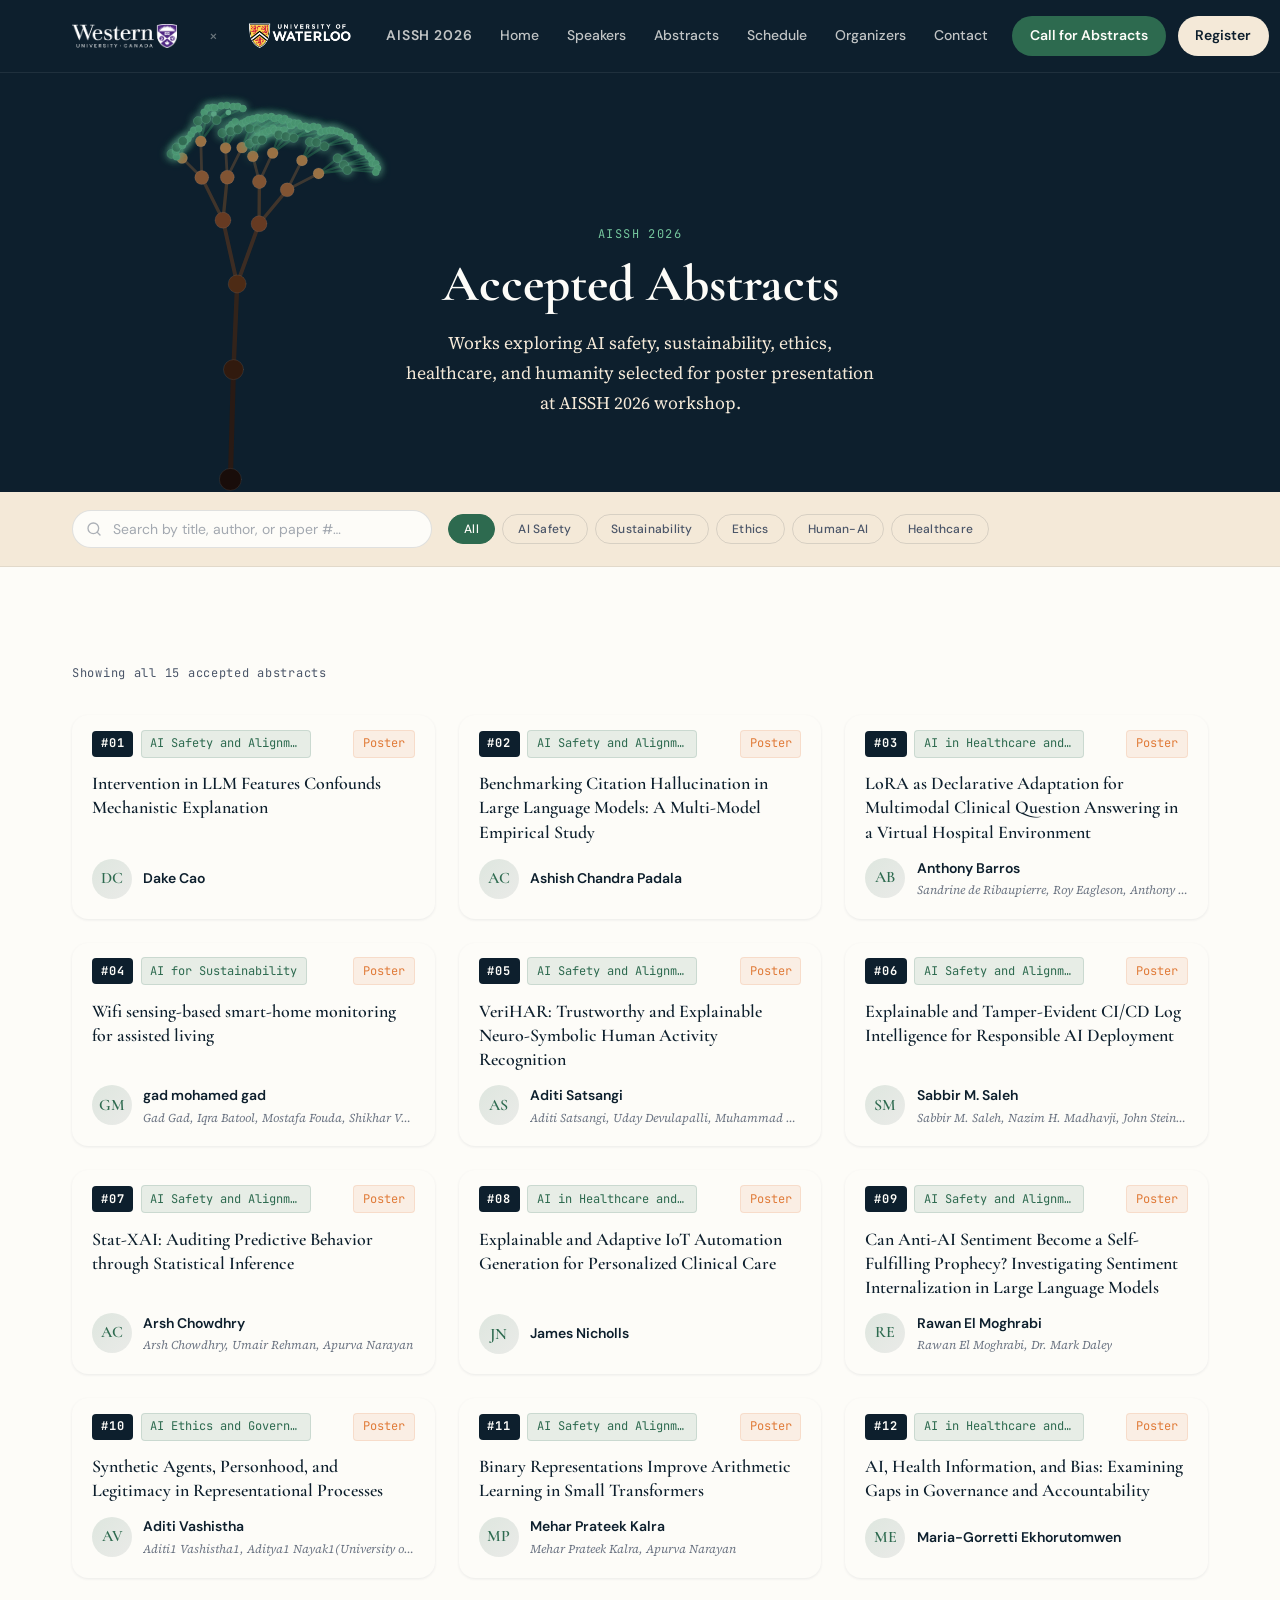
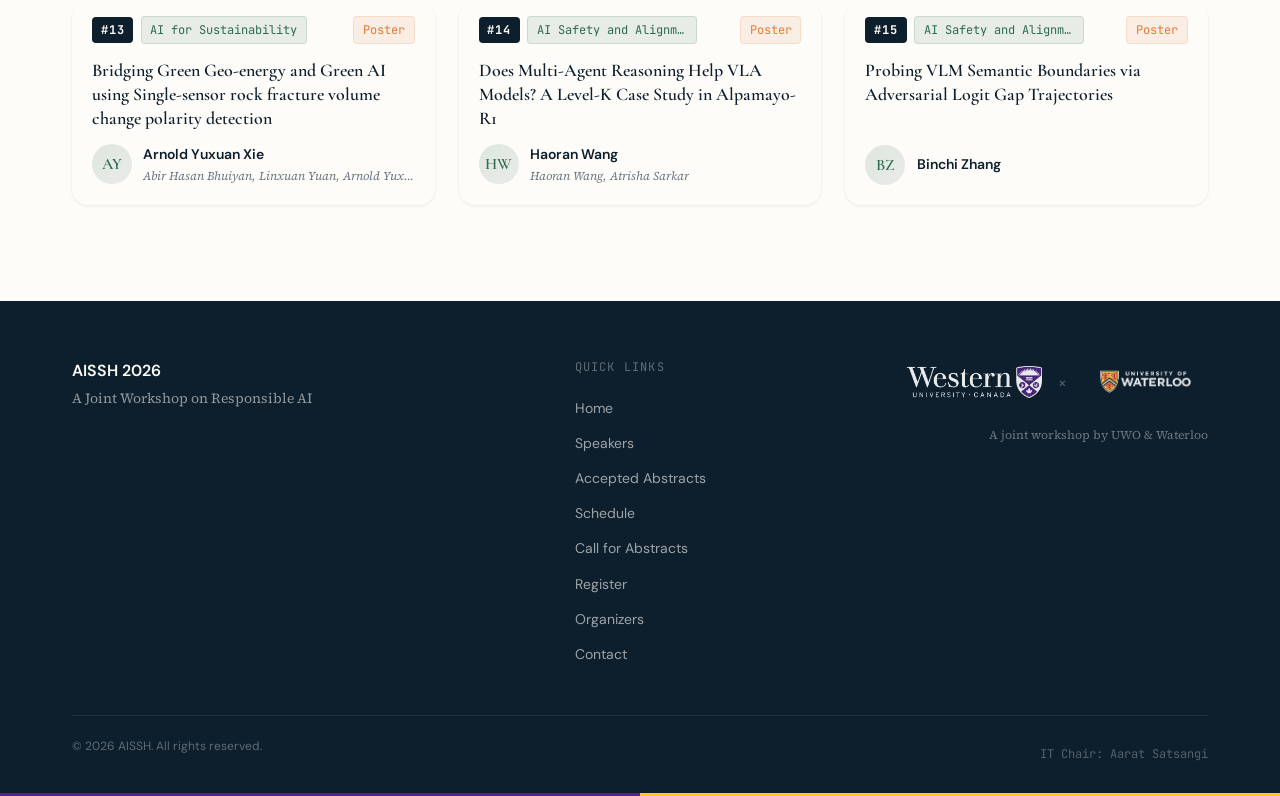
==== commit 067769b2: "updating accepted posters list" ====
--- a/accepted-papers.html
+++ b/accepted-papers.html
@@ -5,7 +5,7 @@
   <meta charset="UTF-8">
   <meta name="viewport" content="width=device-width, initial-scale=1.0">
   <meta name="description"
-    content="Accepted abstracts at AISSH 2026 — 15 selected student works exploring AI safety, sustainability, ethics, and humanity.">
+    content="Accepted abstracts at AISSH 2026 — selected student works exploring AI safety, sustainability, ethics, and humanity.">
   <title>Accepted Abstracts | AISSH 2026</title>
   <link rel="icon" type="image/png" href="assets/images/favicon.png?v=2">
   <link rel="shortcut icon" href="assets/images/favicon.png?v=2">
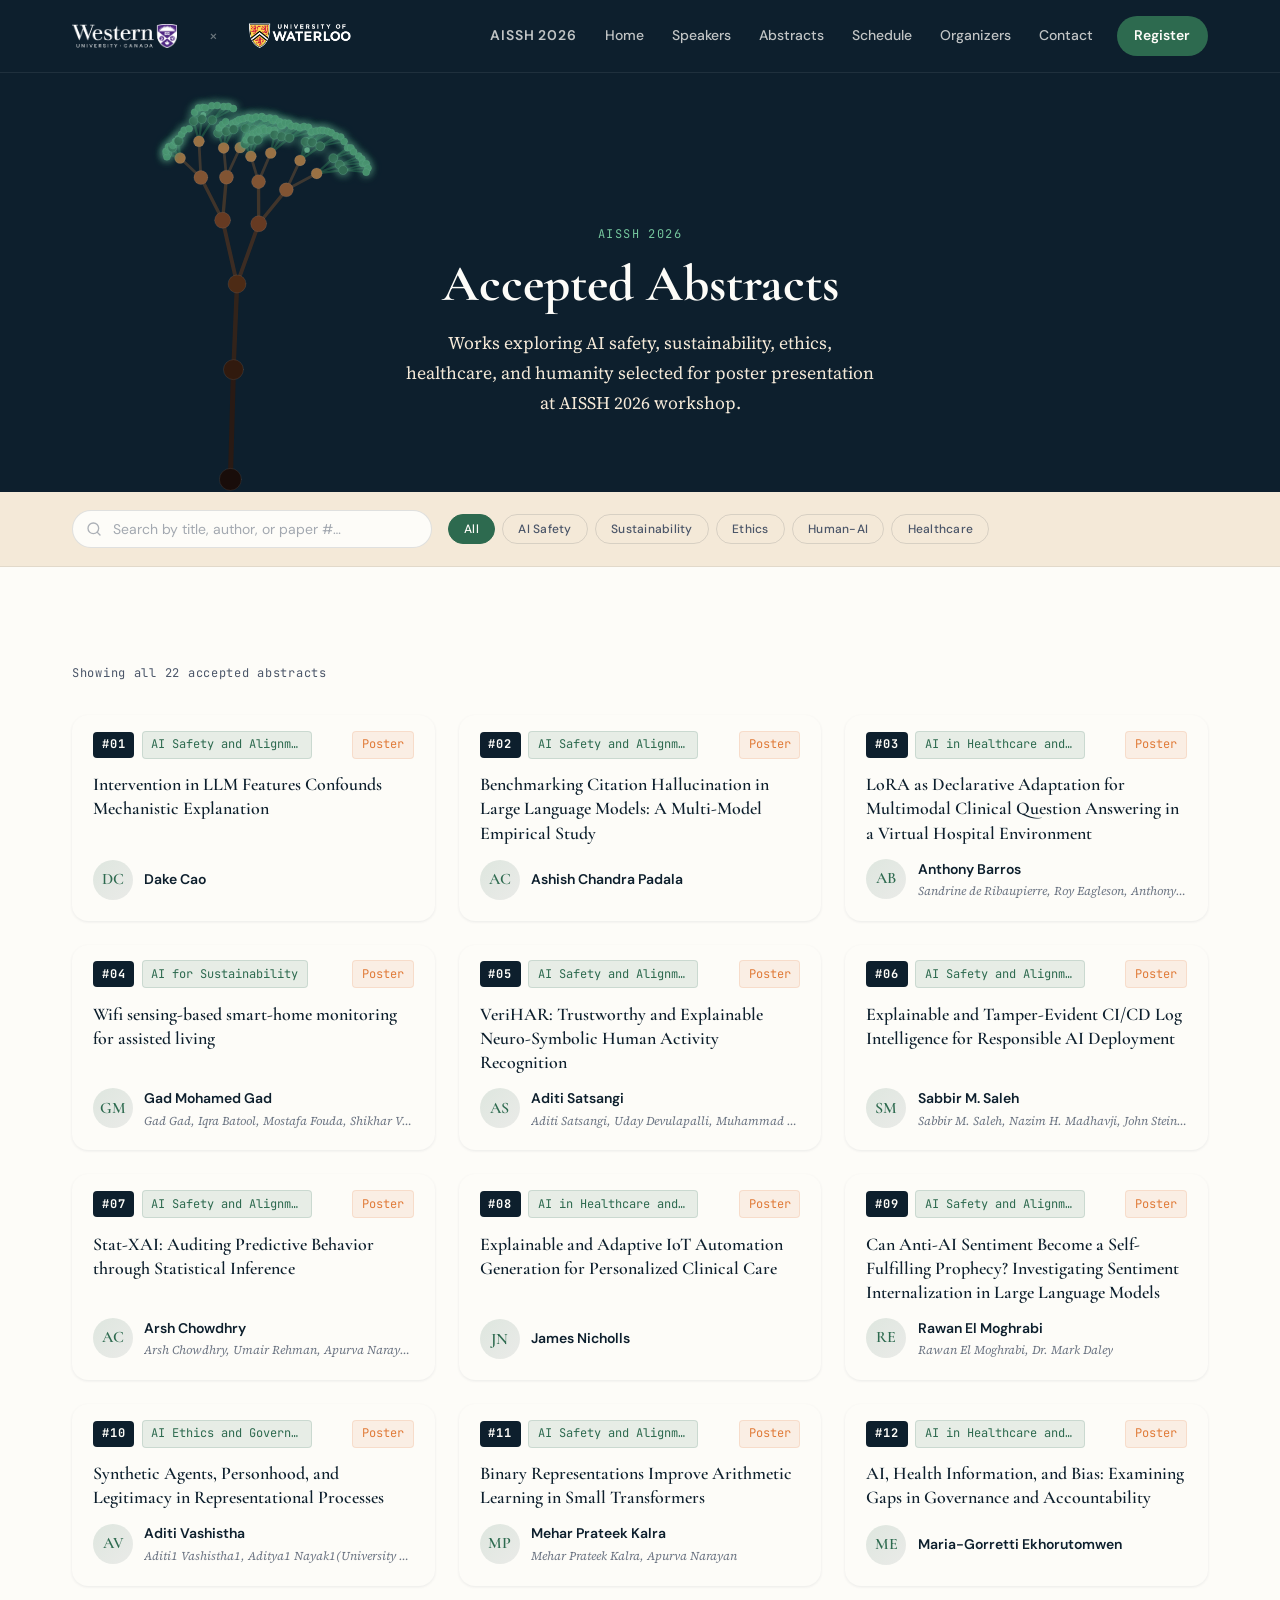
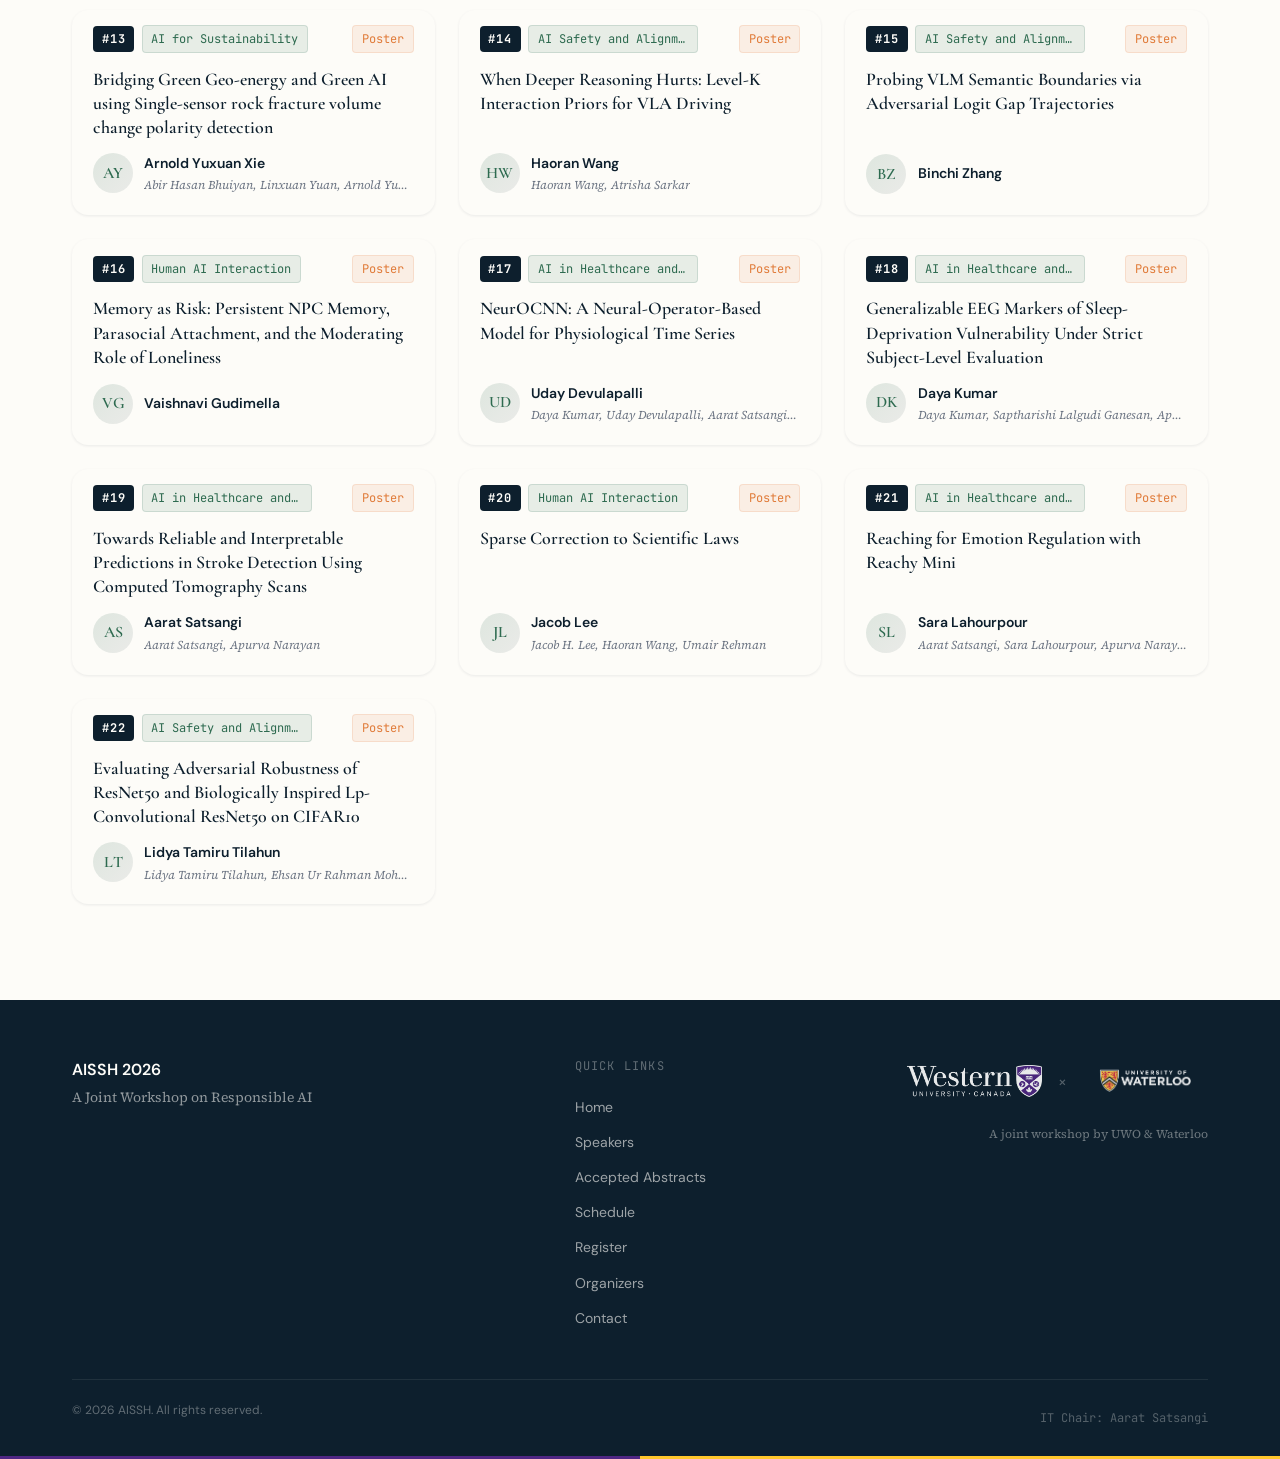
==== commit f96c65f3: "finalizing program and abstracts" ====
--- a/accepted-papers.html
+++ b/accepted-papers.html
@@ -46,8 +46,7 @@
         <a href="schedule.html" class="site-nav__link" data-nav-link>Schedule</a>
         <a href="organizers.html" class="site-nav__link" data-nav-link>Organizers</a>
         <a href="contact.html" class="site-nav__link" data-nav-link>Contact</a>
-        <a href="call-for-abstracts.html" class="site-nav__link site-nav__cta" data-nav-link>Call for Abstracts</a>
-        <a href="register.html" class="site-nav__link site-nav__cta site-nav__cta--secondary" data-nav-link>Register</a>
+        <a href="register.html" class="site-nav__link site-nav__cta" data-nav-link>Register</a>
       </nav>
       <button class="site-header__hamburger" aria-label="Open navigation menu" aria-expanded="false"
         aria-controls="mobile-nav">
@@ -64,8 +63,7 @@
     <a href="schedule.html" class="site-nav__mobile-link" data-nav-link>Schedule</a>
     <a href="organizers.html" class="site-nav__mobile-link" data-nav-link>Organizers</a>
     <a href="contact.html" class="site-nav__mobile-link" data-nav-link>Contact</a>
-    <a href="call-for-abstracts.html" class="site-nav__mobile-cta">Call for Abstracts</a>
-    <a href="register.html" class="site-nav__mobile-cta site-nav__mobile-cta--secondary">Register</a>
+    <a href="register.html" class="site-nav__mobile-cta">Register</a>
   </nav>
 
   <main id="main-content">
@@ -159,7 +157,6 @@
             <li><a href="speakers.html" class="site-footer__nav-link">Speakers</a></li>
             <li><a href="accepted-papers.html" class="site-footer__nav-link">Accepted Abstracts</a></li>
             <li><a href="schedule.html" class="site-footer__nav-link">Schedule</a></li>
-            <li><a href="call-for-abstracts.html" class="site-footer__nav-link">Call for Abstracts</a></li>
             <li><a href="register.html" class="site-footer__nav-link">Register</a></li>
             <li><a href="organizers.html" class="site-footer__nav-link">Organizers</a></li>
             <li><a href="contact.html" class="site-footer__nav-link">Contact</a></li>
--- a/css/accepted-papers.css
+++ b/css/accepted-papers.css
@@ -145,12 +145,15 @@
   overflow: hidden;
   display: flex;
   flex-direction: column;
-  transition: box-shadow var(--transition-base), transform var(--transition-base);
+  transition: box-shadow var(--transition-base), transform var(--transition-base), border-color var(--transition-base);
+  cursor: pointer;
+  border: 1px solid transparent;
 }
 
 .paper-card:hover {
   box-shadow: var(--shadow-lg);
   transform: translateY(-4px);
+  border-color: var(--color-forest-20);
 }
 
 /* Hidden state during search/filter */
@@ -205,27 +208,6 @@
   flex-shrink: 0;
 }
 
-/* ——— Paper Visual (image / gif) ——— */
-.paper-card__visual {
-  margin: 0.85rem 1.25rem 0;
-  border-radius: var(--radius-md);
-  overflow: hidden;
-  aspect-ratio: 16 / 9;
-  background: var(--color-deep-05);
-}
-
-.paper-card__visual-img {
-  width: 100%;
-  height: 100%;
-  object-fit: cover;
-  display: block;
-  transition: transform var(--transition-slow);
-}
-
-.paper-card:hover .paper-card__visual-img {
-  transform: scale(1.04);
-}
-
 /* ——— Paper Title ——— */
 .paper-card__title {
   font-family: var(--font-display);
@@ -324,7 +306,286 @@
   opacity: 0.8;
 }
 
-/* ——— Responsive Controls ——— */
+/* ——— Interactive Modal Overlay ——— */
+.paper-modal-overlay {
+  position: fixed;
+  top: 0;
+  left: 0;
+  width: 100vw;
+  height: 100vh;
+  background-color: rgba(14, 25, 22, 0.72);
+  backdrop-filter: blur(8px);
+  -webkit-backdrop-filter: blur(8px);
+  z-index: 9999;
+  display: flex;
+  align-items: center;
+  justify-content: center;
+  padding: 2rem;
+  box-sizing: border-box;
+}
+
+.paper-modal {
+  background: var(--color-white);
+  border-radius: var(--radius-lg);
+  width: 100%;
+  max-width: 860px;
+  max-height: 90vh;
+  overflow-y: auto;
+  position: relative;
+  box-shadow: 0 30px 60px -12px rgba(0, 0, 0, 0.4), 0 0 0 1px var(--color-forest-15);
+  animation: modalFadeIn 0.35s cubic-bezier(0.16, 1, 0.3, 1) forwards;
+  scrollbar-width: thin;
+}
+
+.paper-modal::-webkit-scrollbar {
+  width: 6px;
+}
+.paper-modal::-webkit-scrollbar-thumb {
+  background-color: var(--color-deep-20);
+  border-radius: 4px;
+}
+
+.paper-modal__close {
+  position: absolute;
+  top: 1.25rem;
+  right: 1.25rem;
+  width: 2.2rem;
+  height: 2.2rem;
+  border-radius: var(--radius-full);
+  background: var(--color-sand);
+  border: 1px solid var(--color-deep-12);
+  color: var(--color-deep);
+  font-size: 1.5rem;
+  font-weight: 300;
+  display: flex;
+  align-items: center;
+  justify-content: center;
+  cursor: pointer;
+  transition: all 0.2s ease;
+  z-index: 10;
+  line-height: 1;
+}
+
+.paper-modal__close:hover {
+  background: var(--color-forest);
+  border-color: var(--color-forest);
+  color: var(--color-white);
+  transform: rotate(90deg);
+}
+
+.paper-modal__container {
+  display: flex;
+  flex-direction: column;
+  gap: 1.5rem;
+  padding: 3rem;
+}
+
+/* Modal Header styling */
+.paper-modal__header {
+  display: flex;
+  flex-direction: column;
+  gap: 0.75rem;
+  padding-right: 3rem; /* Leave room for close button */
+}
+
+/* Left/Right layout inside the presenting author info tab */
+.paper-modal__author-profile {
+  display: flex;
+  gap: 2.25rem;
+  align-items: flex-start;
+}
+
+.paper-modal__author-photo-column {
+  width: 220px;
+  flex-shrink: 0;
+}
+
+.paper-modal__photo-wrap {
+  width: 100%;
+  height: 275px; /* Profile picture standard aspect ratio */
+  border-radius: var(--radius-md);
+  overflow: hidden;
+  background: linear-gradient(135deg, var(--color-forest-10), var(--color-deep-08));
+  border: 1.5px solid var(--color-forest-20);
+  box-shadow: var(--shadow-sm);
+  display: flex;
+}
+
+.paper-modal__photo {
+  width: 100%;
+  height: 100%;
+  object-fit: cover;
+  display: block;
+}
+
+.paper-modal__avatar {
+  width: 100%;
+  height: 100%;
+  display: flex;
+  align-items: center;
+  justify-content: center;
+  font-family: var(--font-display);
+  font-size: 3rem;
+  font-weight: 700;
+  color: var(--color-forest);
+  background: var(--color-forest-10);
+}
+
+.paper-modal__author-details-column {
+  flex: 1;
+  min-width: 0;
+}
+
+.paper-modal__meta-header {
+  display: flex;
+  gap: 0.6rem;
+  align-items: center;
+  flex-wrap: wrap;
+}
+
+.paper-modal__id {
+  font-family: var(--font-mono);
+  font-size: var(--text-caption);
+  font-weight: 700;
+  color: var(--color-white);
+  background: var(--color-deep);
+  padding: 0.2rem 0.65rem;
+  border-radius: var(--radius-sm);
+  letter-spacing: 0.08em;
+  flex-shrink: 0;
+}
+
+.paper-modal__area {
+  font-family: var(--font-mono);
+  font-size: var(--text-caption);
+  color: var(--color-forest);
+  background: var(--color-forest-10);
+  border: 1px solid var(--color-forest-15);
+  padding: 0.2rem 0.65rem;
+  border-radius: var(--radius-sm);
+}
+
+.paper-modal__title {
+  font-family: var(--font-display);
+  font-size: clamp(1.3rem, 2.4vw, 1.8rem);
+  font-weight: 700;
+  color: var(--color-deep);
+  line-height: 1.3;
+  margin: 0;
+}
+
+/* ——— Tabs Navigation ——— */
+.paper-modal__tabs {
+  display: flex;
+  gap: 0.5rem;
+  border-bottom: 2px solid var(--color-deep-08);
+  padding-bottom: 0.5rem;
+  margin-bottom: 0.5rem;
+}
+
+.paper-modal__tab-btn {
+  padding: 0.5rem 1rem;
+  font-family: var(--font-heading);
+  font-size: var(--text-small);
+  font-weight: 600;
+  color: var(--color-slate);
+  background: transparent;
+  border: none;
+  cursor: pointer;
+  position: relative;
+  transition: color var(--transition-fast);
+}
+
+.paper-modal__tab-btn:hover {
+  color: var(--color-forest);
+}
+
+.paper-modal__tab-btn--active {
+  color: var(--color-forest);
+}
+
+.paper-modal__tab-btn--active::after {
+  content: '';
+  position: absolute;
+  bottom: -0.625rem; /* align on the 2px border line */
+  left: 0;
+  width: 100%;
+  height: 2px;
+  background-color: var(--color-forest);
+}
+
+/* ——— Tab Content ——— */
+.paper-modal__tab-content {
+  width: 100%;
+}
+
+.paper-modal__tab-content[hidden] {
+  display: none !important;
+}
+
+/* Metadata Info Grid */
+.paper-modal__info-grid {
+  display: grid;
+  grid-template-columns: repeat(2, 1fr);
+  gap: 1.25rem 1.5rem;
+  padding: 0.25rem 0 0 0;
+}
+
+.paper-modal__info-item {
+  display: flex;
+  flex-direction: column;
+  gap: 0.25rem;
+  min-width: 0;
+}
+
+.paper-modal__info-item--full {
+  grid-column: 1 / -1;
+}
+
+.paper-modal__info-label {
+  font-family: var(--font-mono);
+  font-size: 0.68rem;
+  color: var(--color-slate);
+  text-transform: uppercase;
+  letter-spacing: 0.06em;
+  opacity: 0.65;
+}
+
+.paper-modal__info-val {
+  font-family: var(--font-heading);
+  font-size: var(--text-small);
+  font-weight: 600;
+  color: var(--color-deep);
+  line-height: 1.4;
+  word-break: break-word;
+}
+
+/* Dynamic visual box */
+.paper-modal__visual {
+  border-radius: var(--radius-md);
+  overflow: hidden;
+  max-height: 420px;
+  width: 100%;
+  border: 1.5px solid var(--color-deep-12);
+  background: var(--color-deep-05);
+  display: flex;
+  justify-content: center;
+  align-items: center;
+}
+
+.paper-modal__visual-img {
+  max-width: 100%;
+  max-height: 420px;
+  object-fit: contain;
+  display: block;
+}
+
+@keyframes modalFadeIn {
+  from { opacity: 0; transform: scale(0.96) translateY(12px); }
+  to { opacity: 1; transform: scale(1) translateY(0); }
+}
+
+/* ——— Responsive Layouts ——— */
 @media (max-width: 768px) {
   .papers-controls__inner {
     flex-direction: column;
@@ -336,6 +597,31 @@
     max-width: 100%;
     width: 100%;
   }
+
+  .paper-modal__container {
+    padding: 2.2rem;
+    gap: 1.25rem;
+  }
+
+  .paper-modal__header {
+    padding-right: 0;
+  }
+
+  .paper-modal__author-profile {
+    flex-direction: column;
+    align-items: center;
+    gap: 1.5rem;
+  }
+
+  .paper-modal__author-photo-column {
+    width: 100%;
+    max-width: 200px;
+  }
+
+  .paper-modal__info-grid {
+    grid-template-columns: 1fr;
+    gap: 1rem;
+  }
 }
 
 @media (max-width: 480px) {
@@ -343,4 +629,12 @@
     font-size: 0.7rem;
     padding: 0.3rem 0.7rem;
   }
-}
+
+  .paper-modal-overlay {
+    padding: 1rem;
+  }
+
+  .paper-modal__container {
+    padding: 1.5rem;
+  }
+}
